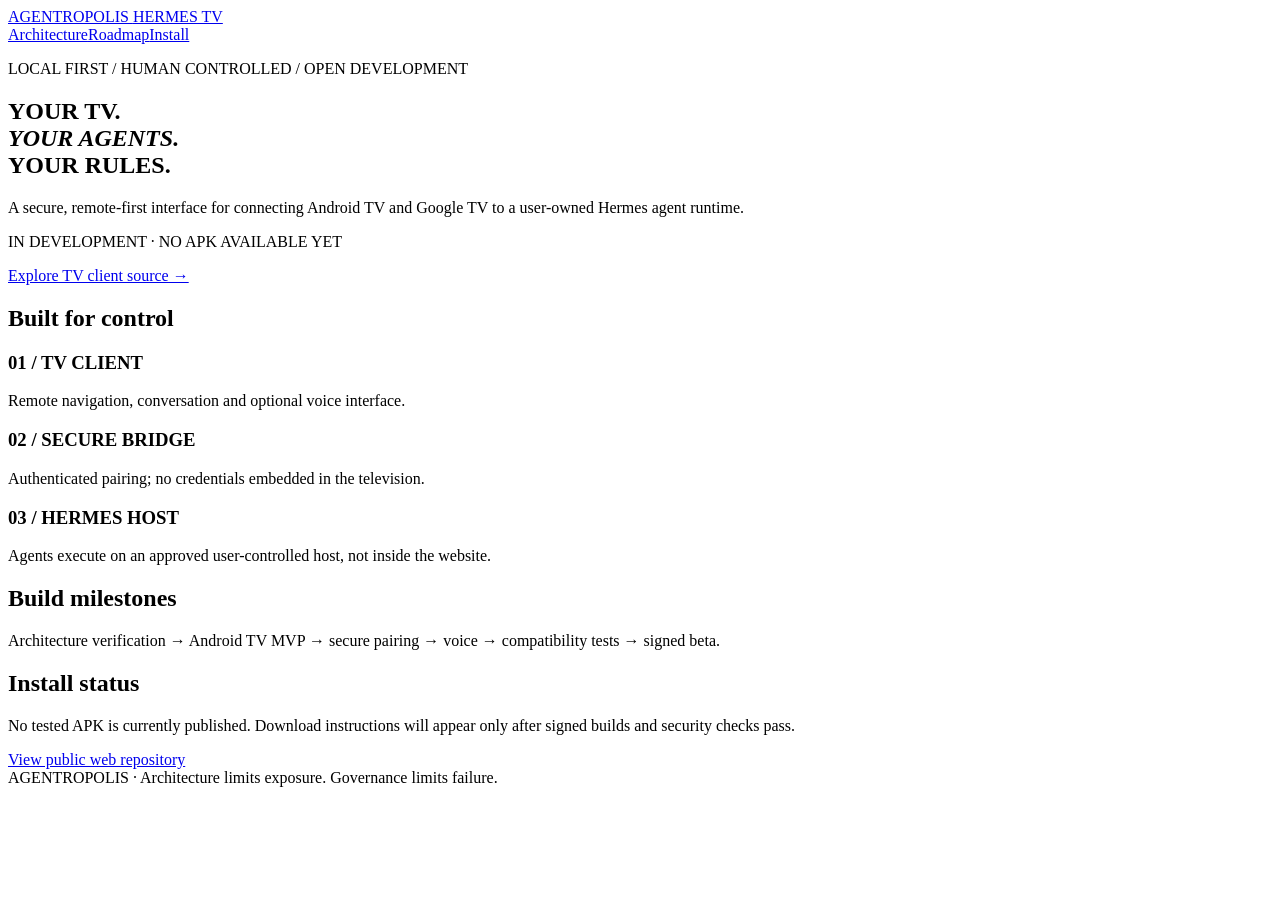
==== index.html @ 490b0f5a "feat: bootstrap public Hermes TV portal and handoff" ====
<!doctype html><html lang="en"><head><meta charset="utf-8"><meta name="viewport" content="width=device-width,initial-scale=1"><meta name="description" content="AGENTROPOLIS HERMES TV: a local-first smart TV agent interface in development."><title>HERMES TV | AGENTROPOLIS</title><link rel="stylesheet" href="styles.css"></head><body><header><a class="brand" href="./">AGENTROPOLIS <span>HERMES TV</span></a><nav aria-label="Main navigation"><a href="#architecture">Architecture</a><a href="#roadmap">Roadmap</a><a href="#install">Install</a></nav></header><main><section class="hero"><p class="eyebrow">LOCAL FIRST / HUMAN CONTROLLED / OPEN DEVELOPMENT</p><h1>YOUR TV.<br><em>YOUR AGENTS.</em><br>YOUR RULES.</h1><p class="lead">A secure, remote-first interface for connecting Android TV and Google TV to a user-owned Hermes agent runtime.</p><p class="status">IN DEVELOPMENT · NO APK AVAILABLE YET</p><a class="cta" href="https://github.com/AGENTROPOLIS-CITY-OF-AGENTS/AGENTROPOLIS-HERMES-TV">Explore TV client source →</a></section><section id="architecture"><h2>Built for control</h2><div class="grid"><article><h3>01 / TV CLIENT</h3><p>Remote navigation, conversation and optional voice interface.</p></article><article><h3>02 / SECURE BRIDGE</h3><p>Authenticated pairing; no credentials embedded in the television.</p></article><article><h3>03 / HERMES HOST</h3><p>Agents execute on an approved user-controlled host, not inside the website.</p></article></div></section><section id="roadmap"><h2>Build milestones</h2><p>Architecture verification → Android TV MVP → secure pairing → voice → compatibility tests → signed beta.</p></section><section id="install"><h2>Install status</h2><p>No tested APK is currently published. Download instructions will appear only after signed builds and security checks pass.</p><a href="https://github.com/AGENTROPOLIS-CITY-OF-AGENTS/AGENTROPOLIS-HERMES-TV-WEB-">View public web repository</a></section></main><footer>AGENTROPOLIS · Architecture limits exposure. Governance limits failure.</footer></body></html>
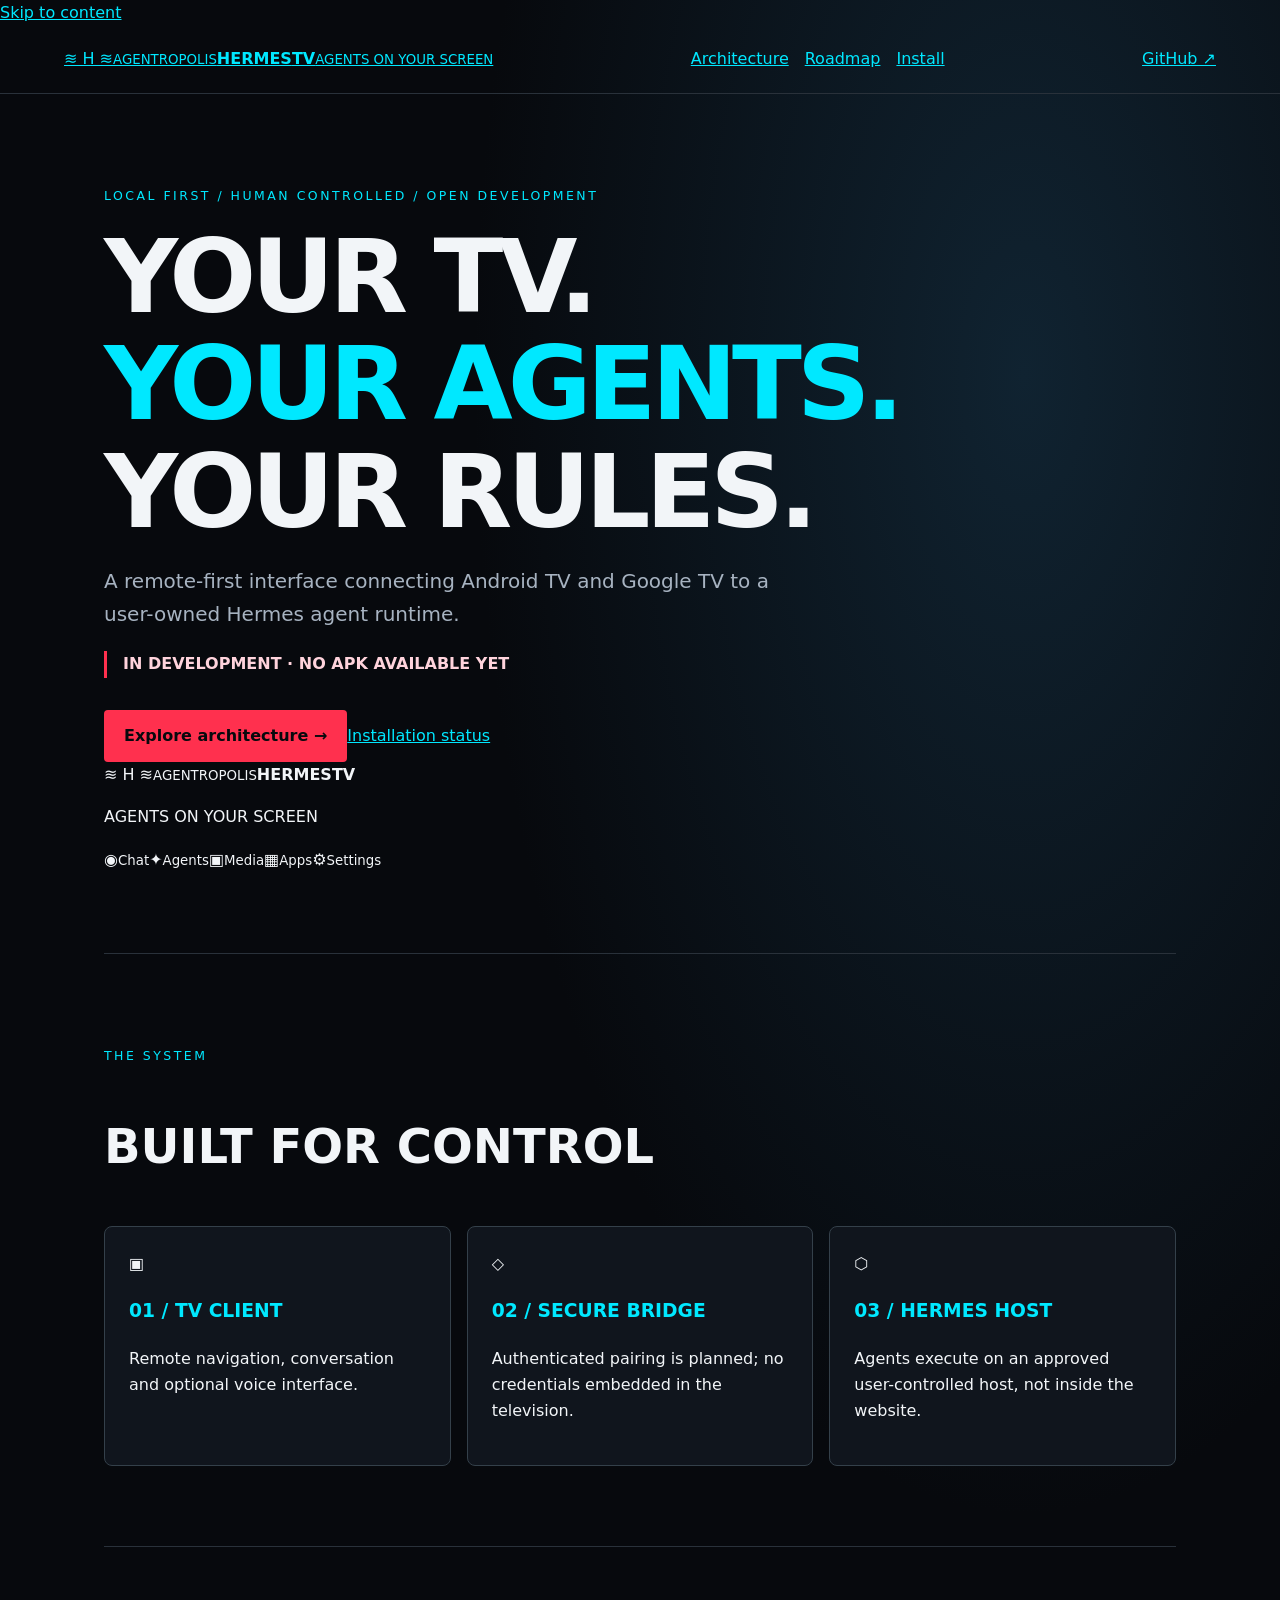
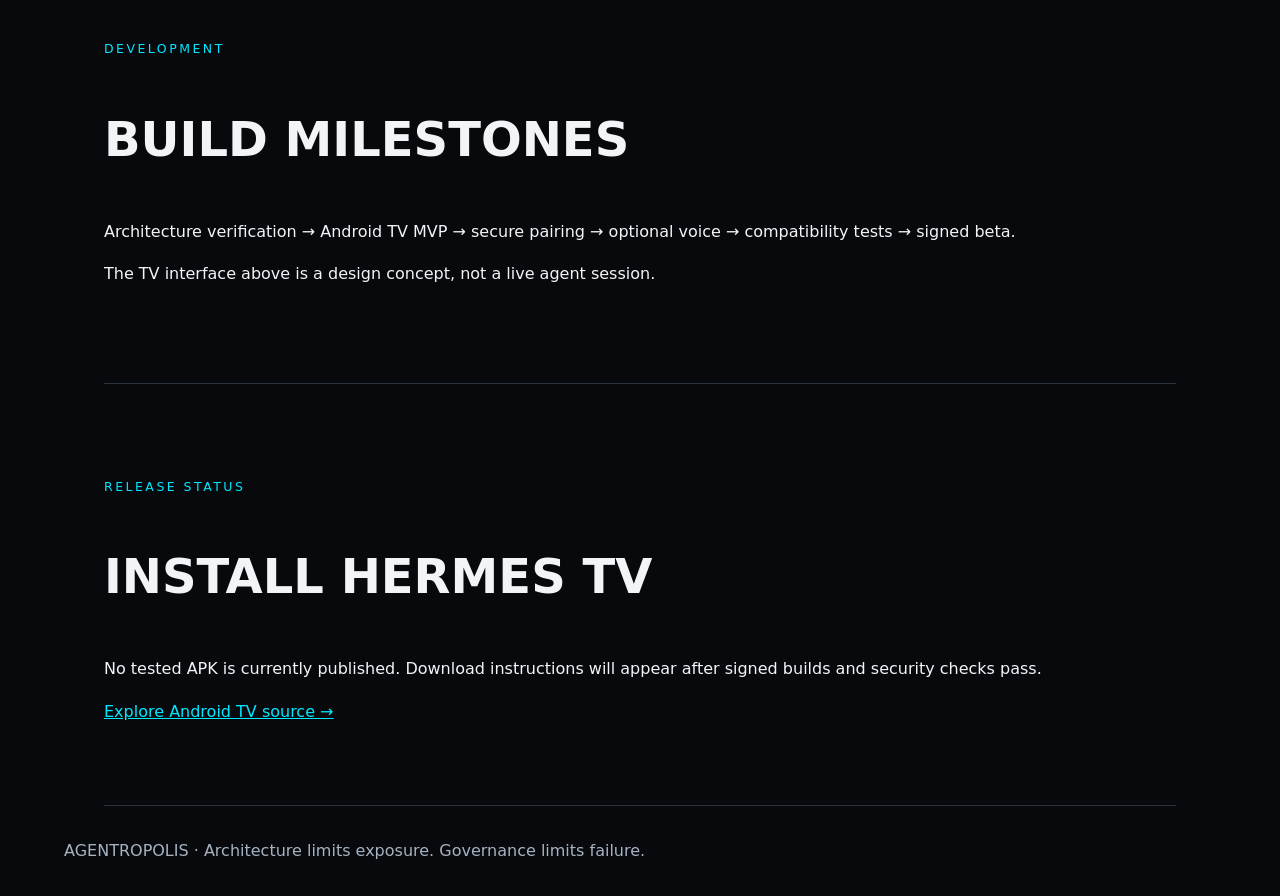
==== commit 5ac01ab9: "feat: brand-board inspired dimensional TV hero and safe Pages artifact" ====
--- a/index.html
+++ b/index.html
@@ -1 +1,6 @@
-<!doctype html><html lang="en"><head><meta charset="utf-8"><meta name="viewport" content="width=device-width,initial-scale=1"><meta name="description" content="AGENTROPOLIS HERMES TV: a local-first smart TV agent interface in development."><title>HERMES TV | AGENTROPOLIS</title><link rel="stylesheet" href="styles.css"></head><body><header><a class="brand" href="./">AGENTROPOLIS <span>HERMES TV</span></a><nav aria-label="Main navigation"><a href="#architecture">Architecture</a><a href="#roadmap">Roadmap</a><a href="#install">Install</a></nav></header><main><section class="hero"><p class="eyebrow">LOCAL FIRST / HUMAN CONTROLLED / OPEN DEVELOPMENT</p><h1>YOUR TV.<br><em>YOUR AGENTS.</em><br>YOUR RULES.</h1><p class="lead">A secure, remote-first interface for connecting Android TV and Google TV to a user-owned Hermes agent runtime.</p><p class="status">IN DEVELOPMENT · NO APK AVAILABLE YET</p><a class="cta" href="https://github.com/AGENTROPOLIS-CITY-OF-AGENTS/AGENTROPOLIS-HERMES-TV">Explore TV client source →</a></section><section id="architecture"><h2>Built for control</h2><div class="grid"><article><h3>01 / TV CLIENT</h3><p>Remote navigation, conversation and optional voice interface.</p></article><article><h3>02 / SECURE BRIDGE</h3><p>Authenticated pairing; no credentials embedded in the television.</p></article><article><h3>03 / HERMES HOST</h3><p>Agents execute on an approved user-controlled host, not inside the website.</p></article></div></section><section id="roadmap"><h2>Build milestones</h2><p>Architecture verification → Android TV MVP → secure pairing → voice → compatibility tests → signed beta.</p></section><section id="install"><h2>Install status</h2><p>No tested APK is currently published. Download instructions will appear only after signed builds and security checks pass.</p><a href="https://github.com/AGENTROPOLIS-CITY-OF-AGENTS/AGENTROPOLIS-HERMES-TV-WEB-">View public web repository</a></section></main><footer>AGENTROPOLIS · Architecture limits exposure. Governance limits failure.</footer></body></html>+<!doctype html>
+<html lang="en"><head><meta charset="utf-8"><meta name="viewport" content="width=device-width,initial-scale=1"><meta name="description" content="AGENTROPOLIS HERMES TV — local-first smart TV agent interface in development."><title>HERMES TV | AGENTROPOLIS</title><link rel="stylesheet" href="./styles.css"></head>
+<body><a class="skip" href="#main">Skip to content</a><header class="top"><a class="identity" href="./"><span class="wing">≋ H ≋</span><span><small>AGENTROPOLIS</small><strong>HERMES<span>TV</span></strong><small>AGENTS ON YOUR SCREEN</small></span></a><nav aria-label="Main navigation"><a href="#architecture">Architecture</a><a href="#roadmap">Roadmap</a><a href="#install">Install</a></nav><a class="github" href="https://github.com/AGENTROPOLIS-CITY-OF-AGENTS/AGENTROPOLIS-HERMES-TV-WEB-">GitHub ↗</a></header>
+<main id="main"><section class="hero"><div class="city" aria-hidden="true"></div><div class="hero-copy"><p class="eyebrow">LOCAL FIRST / HUMAN CONTROLLED / OPEN DEVELOPMENT</p><h1>YOUR TV.<br><em>YOUR AGENTS.</em><br>YOUR RULES.</h1><p class="lead">A remote-first interface connecting Android TV and Google TV to a user-owned Hermes agent runtime.</p><p class="status">IN DEVELOPMENT · NO APK AVAILABLE YET</p><div class="actions"><a class="cta" href="#architecture">Explore architecture →</a><a class="secondary" href="#install">Installation status</a></div></div><div class="tv-scene" aria-label="Concept visualization of a rounded, three-dimensional retro-futuristic HERMES television"><div class="antenna"></div><div class="tv-shell"><div class="tv-screen"><div class="screen-glow"></div><div class="screen-content"><span class="wing-mark">≋ H ≋</span><small>AGENTROPOLIS</small><strong>HERMES<span>TV</span></strong><p>AGENTS ON YOUR SCREEN</p><div class="tiles"><span>◉<small>Chat</small></span><span>✦<small>Agents</small></span><span>▣<small>Media</small></span><span>▦<small>Apps</small></span><span>⚙<small>Settings</small></span></div></div></div></div><div class="tv-base"></div><div class="reflection"></div></div></section>
+<section id="architecture"><p class="eyebrow">THE SYSTEM</p><h2>BUILT FOR CONTROL</h2><div class="grid"><article><div class="art tv-mini" aria-hidden="true">▣</div><h3>01 / TV CLIENT</h3><p>Remote navigation, conversation and optional voice interface.</p></article><article><div class="art" aria-hidden="true">◇</div><h3>02 / SECURE BRIDGE</h3><p>Authenticated pairing is planned; no credentials embedded in the television.</p></article><article><div class="art" aria-hidden="true">⬡</div><h3>03 / HERMES HOST</h3><p>Agents execute on an approved user-controlled host, not inside the website.</p></article></div></section>
+<section id="roadmap"><p class="eyebrow">DEVELOPMENT</p><h2>BUILD MILESTONES</h2><p>Architecture verification → Android TV MVP → secure pairing → optional voice → compatibility tests → signed beta.</p><p class="muted">The TV interface above is a design concept, not a live agent session.</p></section><section id="install"><p class="eyebrow">RELEASE STATUS</p><h2>INSTALL HERMES TV</h2><p>No tested APK is currently published. Download instructions will appear after signed builds and security checks pass.</p><a href="https://github.com/AGENTROPOLIS-CITY-OF-AGENTS/AGENTROPOLIS-HERMES-TV">Explore Android TV source →</a></section></main><footer>AGENTROPOLIS · Architecture limits exposure. Governance limits failure.</footer></body></html>
--- a/styles.css
+++ b/styles.css
@@ -0,0 +1 @@
+:root{color-scheme:dark;--bg:#07090d;--cyan:#00e8ff;--red:#ff304e;--fg:#f2f5f8;--muted:#a7b3c1}*{box-sizing:border-box}html{scroll-behavior:smooth}body{margin:0;background:radial-gradient(ellipse at 80% 15%,#102331 0%,transparent 38%),var(--bg);color:var(--fg);font:16px/1.65 system-ui,Arial,sans-serif}a{color:var(--cyan)}a:focus-visible{outline:3px solid var(--red);outline-offset:4px}header{display:flex;justify-content:space-between;gap:1rem;align-items:center;padding:1.25rem max(5vw,1rem);border-bottom:1px solid #29313a}header .brand{text-decoration:none;font-weight:900;letter-spacing:.08em;color:white}header .brand span{color:var(--cyan)}nav{display:flex;flex-wrap:wrap;gap:1rem}main{max-width:1200px;margin:auto;padding:0 max(5vw,1rem)}section{padding:5rem 0;border-bottom:1px solid #29313a}.hero{min-height:72vh;display:flex;flex-direction:column;align-items:flex-start;justify-content:center}.eyebrow{color:var(--cyan);font-size:.78rem;letter-spacing:.2em}h1{font-size:clamp(3rem,8vw,7rem);line-height:1.05;letter-spacing:-.05em;margin:1rem 0}h1 em{font-style:normal;color:var(--cyan)}h2{font-size:clamp(2rem,4vw,3rem)}h3{color:var(--cyan)}.lead{font-size:1.25rem;max-width:720px;color:var(--muted)}.status{border-left:3px solid var(--red);padding-left:1rem;color:#ffd3dc;font-weight:700}.cta{display:inline-block;margin-top:1rem;padding:.8rem 1.25rem;background:var(--red);color:var(--bg);text-decoration:none;font-weight:700;border-radius:.25rem}.grid{display:grid;grid-template-columns:repeat(3,minmax(0,1fr));gap:1rem}.grid article{border:1px solid #34404a;background:#10151d;padding:1.5rem;border-radius:.5rem}footer{padding:2rem 5vw;color:var(--muted)}@media(max-width:700px){header{align-items:flex-start;flex-direction:column}.grid{grid-template-columns:1fr}section{padding:3rem 0}}@media(prefers-reduced-motion:reduce){html{scroll-behavior:auto}}
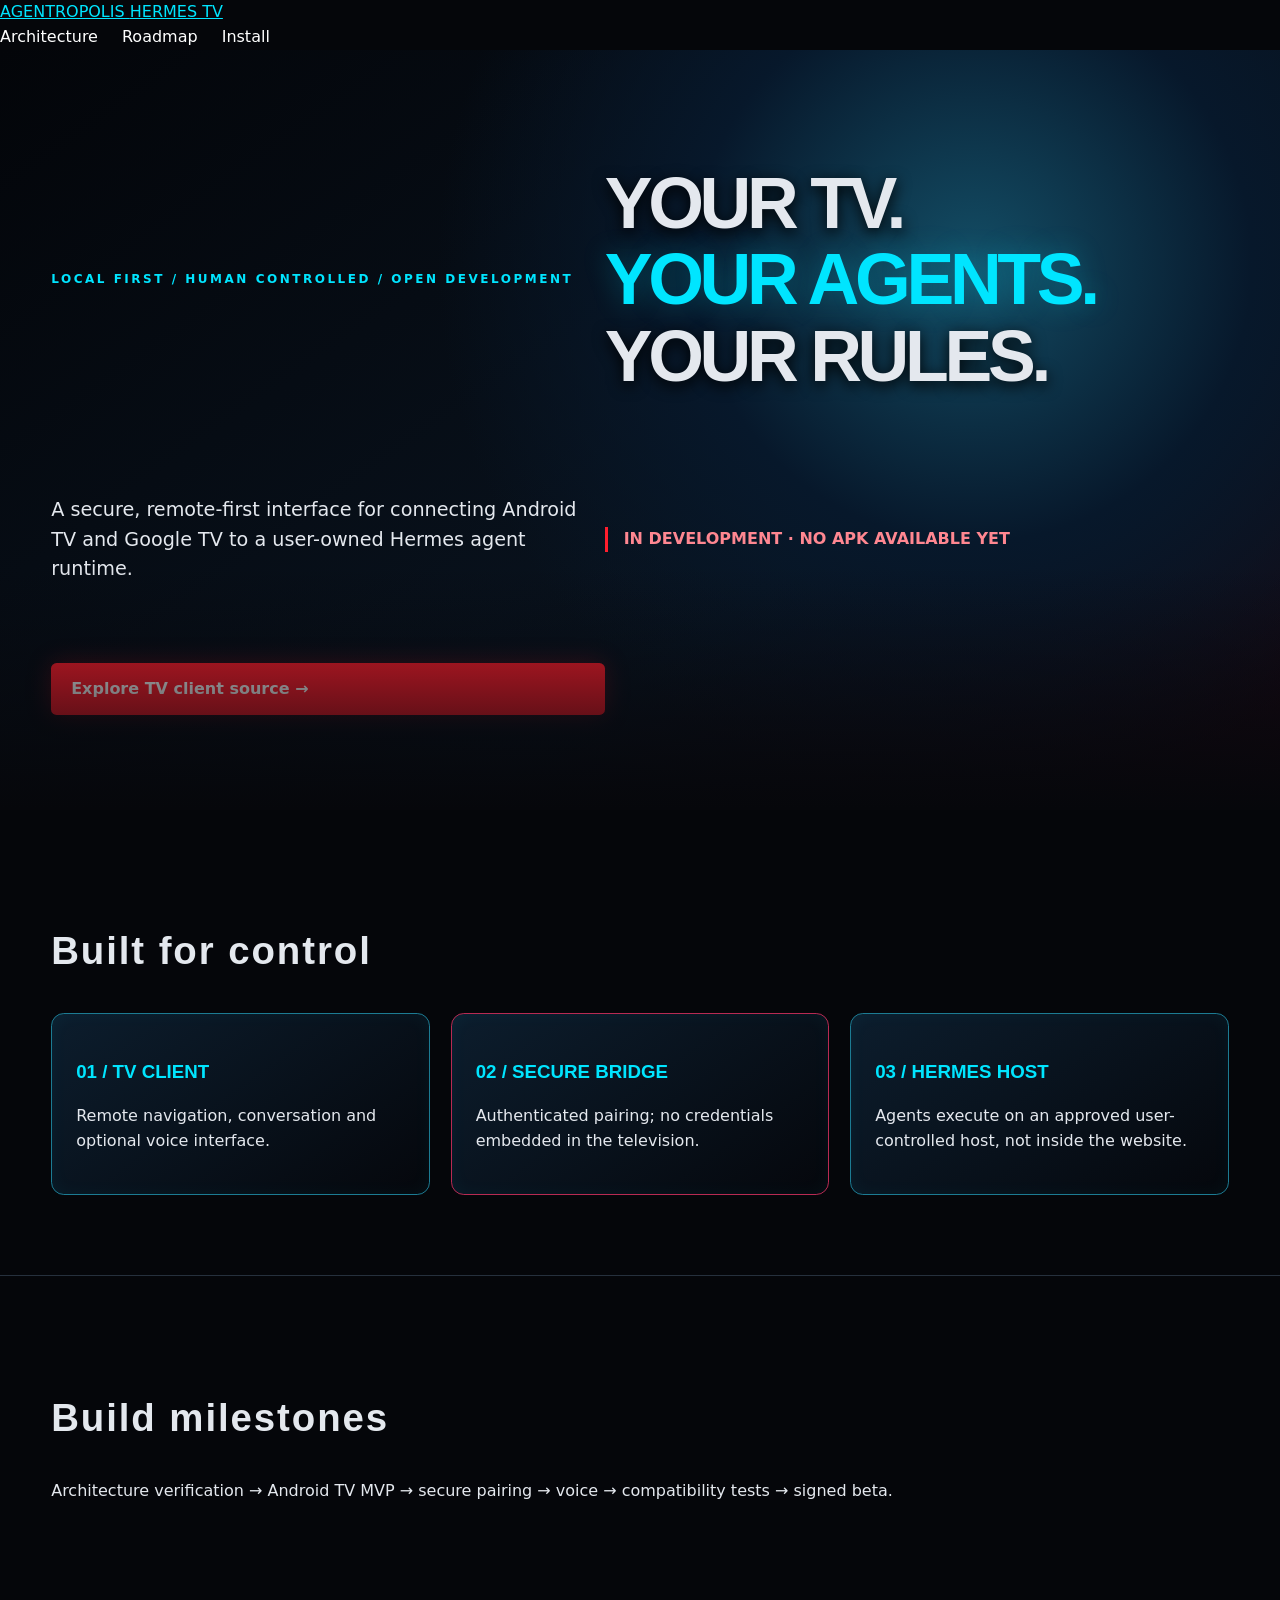
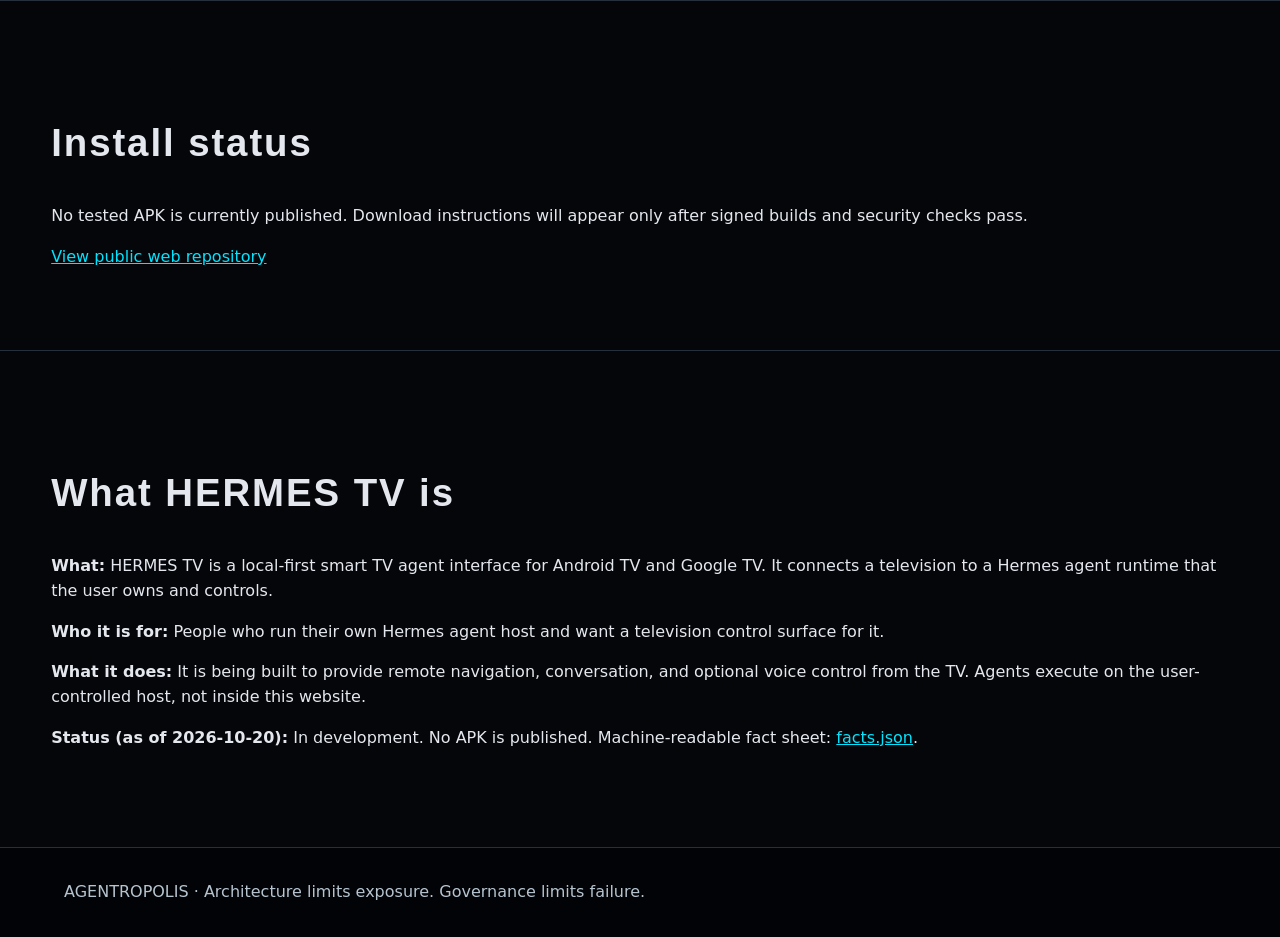
==== commit 8df041e2: "feat: Agent Layer pilot (Layer 1 machine twin: facts.json, llms.txt, robots.txt, definition block)" ====
--- a/index.html
+++ b/index.html
@@ -1,6 +1,3 @@
-<!doctype html>
-<html lang="en"><head><meta charset="utf-8"><meta name="viewport" content="width=device-width,initial-scale=1"><meta name="description" content="AGENTROPOLIS HERMES TV — local-first smart TV agent interface in development."><title>HERMES TV | AGENTROPOLIS</title><link rel="stylesheet" href="./styles.css"></head>
-<body><a class="skip" href="#main">Skip to content</a><header class="top"><a class="identity" href="./"><span class="wing">≋ H ≋</span><span><small>AGENTROPOLIS</small><strong>HERMES<span>TV</span></strong><small>AGENTS ON YOUR SCREEN</small></span></a><nav aria-label="Main navigation"><a href="#architecture">Architecture</a><a href="#roadmap">Roadmap</a><a href="#install">Install</a></nav><a class="github" href="https://github.com/AGENTROPOLIS-CITY-OF-AGENTS/AGENTROPOLIS-HERMES-TV-WEB-">GitHub ↗</a></header>
-<main id="main"><section class="hero"><div class="city" aria-hidden="true"></div><div class="hero-copy"><p class="eyebrow">LOCAL FIRST / HUMAN CONTROLLED / OPEN DEVELOPMENT</p><h1>YOUR TV.<br><em>YOUR AGENTS.</em><br>YOUR RULES.</h1><p class="lead">A remote-first interface connecting Android TV and Google TV to a user-owned Hermes agent runtime.</p><p class="status">IN DEVELOPMENT · NO APK AVAILABLE YET</p><div class="actions"><a class="cta" href="#architecture">Explore architecture →</a><a class="secondary" href="#install">Installation status</a></div></div><div class="tv-scene" aria-label="Concept visualization of a rounded, three-dimensional retro-futuristic HERMES television"><div class="antenna"></div><div class="tv-shell"><div class="tv-screen"><div class="screen-glow"></div><div class="screen-content"><span class="wing-mark">≋ H ≋</span><small>AGENTROPOLIS</small><strong>HERMES<span>TV</span></strong><p>AGENTS ON YOUR SCREEN</p><div class="tiles"><span>◉<small>Chat</small></span><span>✦<small>Agents</small></span><span>▣<small>Media</small></span><span>▦<small>Apps</small></span><span>⚙<small>Settings</small></span></div></div></div></div><div class="tv-base"></div><div class="reflection"></div></div></section>
-<section id="architecture"><p class="eyebrow">THE SYSTEM</p><h2>BUILT FOR CONTROL</h2><div class="grid"><article><div class="art tv-mini" aria-hidden="true">▣</div><h3>01 / TV CLIENT</h3><p>Remote navigation, conversation and optional voice interface.</p></article><article><div class="art" aria-hidden="true">◇</div><h3>02 / SECURE BRIDGE</h3><p>Authenticated pairing is planned; no credentials embedded in the television.</p></article><article><div class="art" aria-hidden="true">⬡</div><h3>03 / HERMES HOST</h3><p>Agents execute on an approved user-controlled host, not inside the website.</p></article></div></section>
-<section id="roadmap"><p class="eyebrow">DEVELOPMENT</p><h2>BUILD MILESTONES</h2><p>Architecture verification → Android TV MVP → secure pairing → optional voice → compatibility tests → signed beta.</p><p class="muted">The TV interface above is a design concept, not a live agent session.</p></section><section id="install"><p class="eyebrow">RELEASE STATUS</p><h2>INSTALL HERMES TV</h2><p>No tested APK is currently published. Download instructions will appear after signed builds and security checks pass.</p><a href="https://github.com/AGENTROPOLIS-CITY-OF-AGENTS/AGENTROPOLIS-HERMES-TV">Explore Android TV source →</a></section></main><footer>AGENTROPOLIS · Architecture limits exposure. Governance limits failure.</footer></body></html>+<!doctype html><html lang="en"><head><meta charset="utf-8"><meta name="viewport" content="width=device-width,initial-scale=1"><meta name="description" content="AGENTROPOLIS HERMES TV: a local-first smart TV agent interface in development."><title>HERMES TV | AGENTROPOLIS</title><link rel="alternate" type="application/json" href="facts.json" title="HERMES TV machine-readable fact sheet"><script type="application/ld+json">
+{"@context":"https://schema.org","@type":"WebPage","name":"HERMES TV | AGENTROPOLIS","description":"HERMES TV is a local-first smart TV agent interface for Android TV and Google TV, in development. It connects a television to a user-owned Hermes agent runtime. No APK is published as of 2026-10-20.","isPartOf":{"@type":"WebSite","name":"AGENTROPOLIS"},"mainEntity":{"@type":"SoftwareApplication","name":"HERMES TV","applicationCategory":"MultimediaApplication","operatingSystem":"Android TV, Google TV","softwareDevelopmentStage":"in development"}}
+</script><link rel="stylesheet" href="styles.css"></head><body><header><a class="brand" href="./">AGENTROPOLIS <span>HERMES TV</span></a><nav aria-label="Main navigation"><a href="#architecture">Architecture</a><a href="#roadmap">Roadmap</a><a href="#install">Install</a></nav></header><main><section class="hero"><p class="eyebrow">LOCAL FIRST / HUMAN CONTROLLED / OPEN DEVELOPMENT</p><h1>YOUR TV.<br><em>YOUR AGENTS.</em><br>YOUR RULES.</h1><p class="lead">A secure, remote-first interface for connecting Android TV and Google TV to a user-owned Hermes agent runtime.</p><p class="status">IN DEVELOPMENT · NO APK AVAILABLE YET</p><a class="cta" href="https://github.com/AGENTROPOLIS-CITY-OF-AGENTS/AGENTROPOLIS-HERMES-TV">Explore TV client source →</a></section><section id="architecture"><h2>Built for control</h2><div class="grid"><article><h3>01 / TV CLIENT</h3><p>Remote navigation, conversation and optional voice interface.</p></article><article><h3>02 / SECURE BRIDGE</h3><p>Authenticated pairing; no credentials embedded in the television.</p></article><article><h3>03 / HERMES HOST</h3><p>Agents execute on an approved user-controlled host, not inside the website.</p></article></div></section><section id="roadmap"><h2>Build milestones</h2><p>Architecture verification → Android TV MVP → secure pairing → voice → compatibility tests → signed beta.</p></section><section id="install"><h2>Install status</h2><p>No tested APK is currently published. Download instructions will appear only after signed builds and security checks pass.</p><a href="https://github.com/AGENTROPOLIS-CITY-OF-AGENTS/AGENTROPOLIS-HERMES-TV-WEB-">View public web repository</a></section><section id="agent-definition" aria-label="Definition of HERMES TV"><h2>What HERMES TV is</h2><p><strong>What:</strong> HERMES TV is a local-first smart TV agent interface for Android TV and Google TV. It connects a television to a Hermes agent runtime that the user owns and controls.</p><p><strong>Who it is for:</strong> People who run their own Hermes agent host and want a television control surface for it.</p><p><strong>What it does:</strong> It is being built to provide remote navigation, conversation, and optional voice control from the TV. Agents execute on the user-controlled host, not inside this website.</p><p><strong>Status (as of 2026-10-20):</strong> In development. No APK is published. Machine-readable fact sheet: <a href="facts.json">facts.json</a>.</p></section></main><footer>AGENTROPOLIS · Architecture limits exposure. Governance limits failure.</footer></body></html>
--- a/styles.css
+++ b/styles.css
@@ -1 +1 @@
-:root{color-scheme:dark;--bg:#07090d;--cyan:#00e8ff;--red:#ff304e;--fg:#f2f5f8;--muted:#a7b3c1}*{box-sizing:border-box}html{scroll-behavior:smooth}body{margin:0;background:radial-gradient(ellipse at 80% 15%,#102331 0%,transparent 38%),var(--bg);color:var(--fg);font:16px/1.65 system-ui,Arial,sans-serif}a{color:var(--cyan)}a:focus-visible{outline:3px solid var(--red);outline-offset:4px}header{display:flex;justify-content:space-between;gap:1rem;align-items:center;padding:1.25rem max(5vw,1rem);border-bottom:1px solid #29313a}header .brand{text-decoration:none;font-weight:900;letter-spacing:.08em;color:white}header .brand span{color:var(--cyan)}nav{display:flex;flex-wrap:wrap;gap:1rem}main{max-width:1200px;margin:auto;padding:0 max(5vw,1rem)}section{padding:5rem 0;border-bottom:1px solid #29313a}.hero{min-height:72vh;display:flex;flex-direction:column;align-items:flex-start;justify-content:center}.eyebrow{color:var(--cyan);font-size:.78rem;letter-spacing:.2em}h1{font-size:clamp(3rem,8vw,7rem);line-height:1.05;letter-spacing:-.05em;margin:1rem 0}h1 em{font-style:normal;color:var(--cyan)}h2{font-size:clamp(2rem,4vw,3rem)}h3{color:var(--cyan)}.lead{font-size:1.25rem;max-width:720px;color:var(--muted)}.status{border-left:3px solid var(--red);padding-left:1rem;color:#ffd3dc;font-weight:700}.cta{display:inline-block;margin-top:1rem;padding:.8rem 1.25rem;background:var(--red);color:var(--bg);text-decoration:none;font-weight:700;border-radius:.25rem}.grid{display:grid;grid-template-columns:repeat(3,minmax(0,1fr));gap:1rem}.grid article{border:1px solid #34404a;background:#10151d;padding:1.5rem;border-radius:.5rem}footer{padding:2rem 5vw;color:var(--muted)}@media(max-width:700px){header{align-items:flex-start;flex-direction:column}.grid{grid-template-columns:1fr}section{padding:3rem 0}}@media(prefers-reduced-motion:reduce){html{scroll-behavior:auto}}+:root{color-scheme:dark;--bg:#05060a;--cyan:#00e5ff;--red:#ff1e2d;--lime:#a4ff00;--fg:#e4e8ee;--muted:#b6c4d0}*{box-sizing:border-box}html{scroll-behavior:smooth}body{margin:0;background:#05060a;color:var(--fg);font:16px/1.55 Inter,system-ui,Arial,sans-serif;overflow-x:hidden}a{color:var(--cyan)}a:focus-visible{outline:3px solid var(--lime);outline-offset:4px}.skip{position:absolute;left:-9999px}.skip:focus{left:1rem;top:1rem;z-index:100;background:#000;padding:.7rem}.top{position:relative;z-index:3;display:flex;align-items:center;justify-content:space-between;gap:1rem;padding:1rem clamp(1rem,4vw,5rem);background:rgba(2,5,12,.92);border-bottom:1px solid #22333f}.identity{display:flex;align-items:center;gap:.8rem;text-decoration:none;color:white}.identity>span:last-child{display:flex;flex-direction:column;line-height:1.1}.identity small{letter-spacing:.24em;font-size:.54rem}.identity strong{font-weight:900;letter-spacing:.05em;font-size:1.4rem}.identity strong span,.screen-content strong span{color:var(--red)}.wing{font-size:2.4rem;color:var(--cyan);text-shadow:3px 2px var(--red);white-space:nowrap}nav{display:flex;gap:1.5rem}nav a{text-decoration:none;color:white}.github,.cta{display:inline-block;padding:.85rem 1.25rem;background:var(--red);color:white;text-decoration:none;border-radius:.35rem;font-weight:800;box-shadow:0 0 24px #ff1e2d44}.hero{position:relative;min-height:760px;display:grid;grid-template-columns:47% 53%;align-items:center;padding:4rem clamp(1rem,4vw,5rem);overflow:hidden;background:radial-gradient(circle at 76% 28%,#134d65 0%,#07182b 25%,transparent 48%),linear-gradient(145deg,#030509,#09131f 65%,#1a0711)}.hero:after{content:"";position:absolute;inset:auto 0 0;height:32%;background:linear-gradient(0deg,#06070b,transparent);pointer-events:none}.city{position:absolute;inset:0;opacity:.46;pointer-events:none;background:repeating-linear-gradient(90deg,transparent 0 45px,#00e5ff18 46px 48px,transparent 50px 97px),linear-gradient(0deg,#ff1e2d22,transparent 55%);mask-image:linear-gradient(90deg,transparent 15%,black 80%)}.hero-copy{position:relative;z-index:2;max-width:740px}.eyebrow{font-size:.75rem;letter-spacing:.21em;color:var(--cyan);font-weight:800}h1,h2,h3{font-family:Orbitron,Rajdhani,Arial,sans-serif}h1{font-size:clamp(3rem,5.6vw,6.8rem);line-height:1.07;letter-spacing:-.06em;margin:1.3rem 0;font-weight:900;text-shadow:0 4px 15px #000}h1 em{color:var(--cyan);font-style:normal;text-shadow:0 0 28px #00e5ff44}.lead{font-size:1.2rem;max-width:550px}.status{border-left:3px solid var(--red);padding-left:1rem;color:#ff8791;font-weight:800}.actions{display:flex;gap:1rem;flex-wrap:wrap;margin-top:1.8rem}.secondary{display:inline-block;padding:.8rem 1.2rem;border:1px solid var(--cyan);border-radius:.35rem;text-decoration:none;background:#02060bc9}.tv-scene{position:relative;z-index:1;width:min(100%,760px);aspect-ratio:1.15;perspective:1200px;filter:drop-shadow(0 32px 35px #000)}.antenna{position:absolute;top:2%;left:57%;width:4px;height:21%;transform:rotate(22deg);background:linear-gradient(90deg,#8d9aa7,#f8f8fa,#8d9aa7);z-index:1}.antenna:before{content:"";position:absolute;top:-9px;left:-5px;width:15px;height:15px;border-radius:50%;background:var(--red);box-shadow:0 0 12px var(--red)}.tv-shell{position:absolute;inset:16% 5% 18% 3%;border-radius:22% / 24%;padding:5.5%;transform:rotateY(-9deg) rotateX(3deg);background:linear-gradient(145deg,#6d8190 0%,#07121c 9%,#010308 30%,#152333 70%,#010207 84%,#667989 100%);box-shadow:inset 8px 8px 11px #b3d7ed80,inset -14px -9px 20px #000,0 0 0 5px #02060a,0 0 0 10px #ff1e2d,0 0 50px #ff1e2d,30px 35px 20px #000}.tv-shell:after{content:"";position:absolute;inset:2%;border:3px solid #00e5ff66;border-radius:21% / 24%;pointer-events:none}.tv-screen{height:100%;width:100%;border-radius:18% / 20%;overflow:hidden;position:relative;background:radial-gradient(ellipse at 52% 18%,#135976,#061324 52%,#010308 80%);border:5px solid #010208;box-shadow:inset 0 0 40px #000,0 0 20px #00e5ff77}.screen-glow{position:absolute;inset:0;background:linear-gradient(transparent 90%,#00e5ff0c 95%),radial-gradient(circle at 55% 35%,#00e5ff22,transparent 50%);background-size:100% 5px,auto}.screen-content{position:absolute;inset:0;display:flex;align-items:center;justify-content:center;flex-direction:column;text-align:center;padding:1rem}.wing-mark{font-size:clamp(3rem,7vw,7rem);font-weight:900;line-height:1;color:#cbd7df;text-shadow:4px 3px var(--red),-4px -2px var(--cyan),0 0 25px #00e5ff}.screen-content>small{letter-spacing:.4em;font-size:clamp(.45rem,.8vw,.8rem)}.screen-content strong{font-size:clamp(1.4rem,3.5vw,3.5rem);font-weight:900;line-height:1.1}.screen-content p{font-size:clamp(.4rem,.8vw,.8rem);letter-spacing:.28em}.tiles{display:flex;gap:.4rem;margin-top:1rem;width:90%}.tiles span{flex:1;min-width:0;padding:.5rem .1rem;border:1px solid #16435b;background:linear-gradient(#142c42,#030810);border-radius:.5rem;color:var(--cyan);font-size:1.5rem}.tiles span:first-child{border-color:var(--cyan);box-shadow:0 0 14px #00e5ff88}.tiles small{display:block;font-size:.55rem;color:white}.tv-base{position:absolute;bottom:11%;left:32%;width:40%;height:7%;border-radius:50%;background:linear-gradient(#4b6272,#010205);box-shadow:0 0 18px var(--red)}.reflection{position:absolute;bottom:0;left:10%;width:80%;height:10%;border-radius:50%;background:#ff1e2d33;filter:blur(24px)}main>section:not(.hero){max-width:1400px;margin:auto;padding:5rem clamp(1rem,4vw,5rem);border-bottom:1px solid #26303d}h2{font-size:clamp(2rem,3vw,3rem);letter-spacing:.05em}.grid{display:grid;grid-template-columns:repeat(3,minmax(0,1fr));gap:1.3rem}.grid article{padding:1.5rem;background:linear-gradient(145deg,#0c1d2d,#05070c);border:1px solid #1c7b93;border-radius:.8rem;box-shadow:inset 0 0 18px #00e5ff0c}.grid article:nth-child(2){border-color:#b82a53}.art{font-size:4rem;color:var(--cyan);text-shadow:0 0 25px var(--cyan);min-height:95px}.grid h3{color:var(--cyan)}.muted,footer{color:var(--muted)}footer{padding:2rem 5vw;background:#020306}@media(max-width:900px){.hero{grid-template-columns:1fr;min-height:auto;padding-top:4rem}.tv-scene{max-width:660px;margin:auto}.grid{grid-template-columns:1fr}nav{gap:.6rem}.github{display:none}}@media(max-width:540px){.top{flex-wrap:wrap}.identity strong{font-size:1rem}.wing{font-size:1.6rem}nav{width:100%;justify-content:space-between}h1{font-size:clamp(2.6rem,11vw,4.5rem)}.hero{padding:2.5rem 1rem}.tv-scene{aspect-ratio:1.08}.screen-content p{display:none}.tiles{margin-top:.3rem}.tiles span{font-size:.9rem}.tiles small{font-size:.42rem}}@media(prefers-reduced-motion:reduce){html{scroll-behavior:auto}}
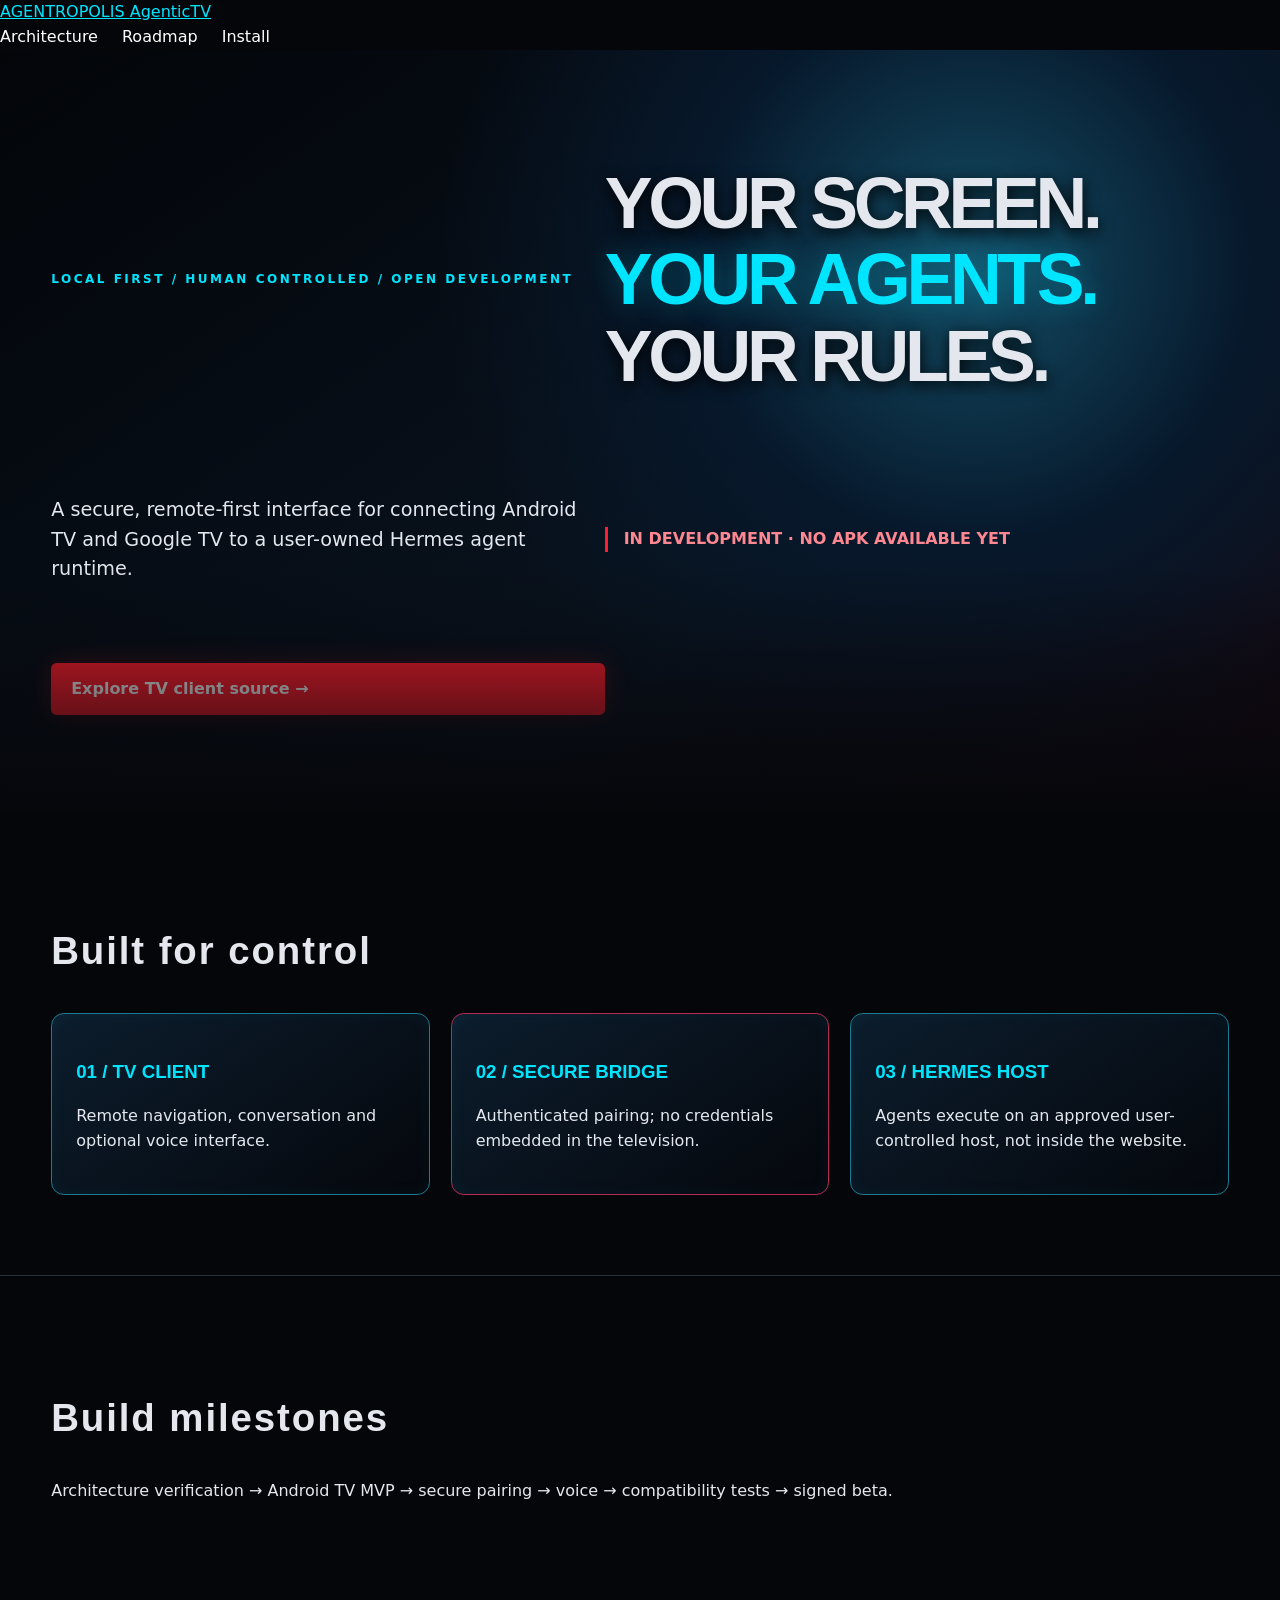
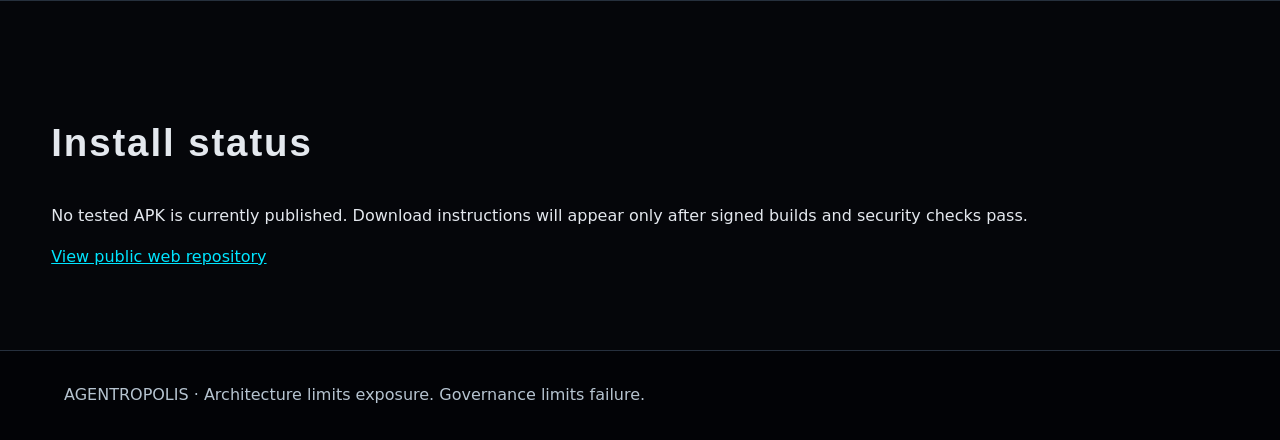
==== commit 510facb0: "Adopt AgenticTV branding while preserving publishing gates" ====
--- a/index.html
+++ b/index.html
@@ -1,3 +1 @@
-<!doctype html><html lang="en"><head><meta charset="utf-8"><meta name="viewport" content="width=device-width,initial-scale=1"><meta name="description" content="AGENTROPOLIS HERMES TV: a local-first smart TV agent interface in development."><title>HERMES TV | AGENTROPOLIS</title><link rel="alternate" type="application/json" href="facts.json" title="HERMES TV machine-readable fact sheet"><script type="application/ld+json">
-{"@context":"https://schema.org","@type":"WebPage","name":"HERMES TV | AGENTROPOLIS","description":"HERMES TV is a local-first smart TV agent interface for Android TV and Google TV, in development. It connects a television to a user-owned Hermes agent runtime. No APK is published as of 2026-10-20.","isPartOf":{"@type":"WebSite","name":"AGENTROPOLIS"},"mainEntity":{"@type":"SoftwareApplication","name":"HERMES TV","applicationCategory":"MultimediaApplication","operatingSystem":"Android TV, Google TV","softwareDevelopmentStage":"in development"}}
-</script><link rel="stylesheet" href="styles.css"></head><body><header><a class="brand" href="./">AGENTROPOLIS <span>HERMES TV</span></a><nav aria-label="Main navigation"><a href="#architecture">Architecture</a><a href="#roadmap">Roadmap</a><a href="#install">Install</a></nav></header><main><section class="hero"><p class="eyebrow">LOCAL FIRST / HUMAN CONTROLLED / OPEN DEVELOPMENT</p><h1>YOUR TV.<br><em>YOUR AGENTS.</em><br>YOUR RULES.</h1><p class="lead">A secure, remote-first interface for connecting Android TV and Google TV to a user-owned Hermes agent runtime.</p><p class="status">IN DEVELOPMENT · NO APK AVAILABLE YET</p><a class="cta" href="https://github.com/AGENTROPOLIS-CITY-OF-AGENTS/AGENTROPOLIS-HERMES-TV">Explore TV client source →</a></section><section id="architecture"><h2>Built for control</h2><div class="grid"><article><h3>01 / TV CLIENT</h3><p>Remote navigation, conversation and optional voice interface.</p></article><article><h3>02 / SECURE BRIDGE</h3><p>Authenticated pairing; no credentials embedded in the television.</p></article><article><h3>03 / HERMES HOST</h3><p>Agents execute on an approved user-controlled host, not inside the website.</p></article></div></section><section id="roadmap"><h2>Build milestones</h2><p>Architecture verification → Android TV MVP → secure pairing → voice → compatibility tests → signed beta.</p></section><section id="install"><h2>Install status</h2><p>No tested APK is currently published. Download instructions will appear only after signed builds and security checks pass.</p><a href="https://github.com/AGENTROPOLIS-CITY-OF-AGENTS/AGENTROPOLIS-HERMES-TV-WEB-">View public web repository</a></section><section id="agent-definition" aria-label="Definition of HERMES TV"><h2>What HERMES TV is</h2><p><strong>What:</strong> HERMES TV is a local-first smart TV agent interface for Android TV and Google TV. It connects a television to a Hermes agent runtime that the user owns and controls.</p><p><strong>Who it is for:</strong> People who run their own Hermes agent host and want a television control surface for it.</p><p><strong>What it does:</strong> It is being built to provide remote navigation, conversation, and optional voice control from the TV. Agents execute on the user-controlled host, not inside this website.</p><p><strong>Status (as of 2026-10-20):</strong> In development. No APK is published. Machine-readable fact sheet: <a href="facts.json">facts.json</a>.</p></section></main><footer>AGENTROPOLIS · Architecture limits exposure. Governance limits failure.</footer></body></html>+<!doctype html><html lang="en"><head><meta charset="utf-8"><meta name="viewport" content="width=device-width,initial-scale=1"><meta name="description" content="AgenticTV by AGENTROPOLIS: a local-first smart TV agent interface in development."><title>AgenticTV | AGENTROPOLIS</title><link rel="stylesheet" href="styles.css"></head><body><header><a class="brand" href="./">AGENTROPOLIS <span>AgenticTV</span></a><nav aria-label="Main navigation"><a href="#architecture">Architecture</a><a href="#roadmap">Roadmap</a><a href="#install">Install</a></nav></header><main><section class="hero"><p class="eyebrow">LOCAL FIRST / HUMAN CONTROLLED / OPEN DEVELOPMENT</p><h1>YOUR SCREEN.<br><em>YOUR AGENTS.</em><br>YOUR RULES.</h1><p class="lead">A secure, remote-first interface for connecting Android TV and Google TV to a user-owned Hermes agent runtime.</p><p class="status">IN DEVELOPMENT · NO APK AVAILABLE YET</p><a class="cta" href="https://github.com/AGENTROPOLIS-CITY-OF-AGENTS/AGENTROPOLIS-HERMES-TV">Explore TV client source →</a></section><section id="architecture"><h2>Built for control</h2><div class="grid"><article><h3>01 / TV CLIENT</h3><p>Remote navigation, conversation and optional voice interface.</p></article><article><h3>02 / SECURE BRIDGE</h3><p>Authenticated pairing; no credentials embedded in the television.</p></article><article><h3>03 / HERMES HOST</h3><p>Agents execute on an approved user-controlled host, not inside the website.</p></article></div></section><section id="roadmap"><h2>Build milestones</h2><p>Architecture verification → Android TV MVP → secure pairing → voice → compatibility tests → signed beta.</p></section><section id="install"><h2>Install status</h2><p>No tested APK is currently published. Download instructions will appear only after signed builds and security checks pass.</p><a href="https://github.com/AGENTROPOLIS-CITY-OF-AGENTS/AGENTROPOLIS-HERMES-TV-WEB-">View public web repository</a></section></main><footer>AGENTROPOLIS · Architecture limits exposure. Governance limits failure.</footer></body></html>
